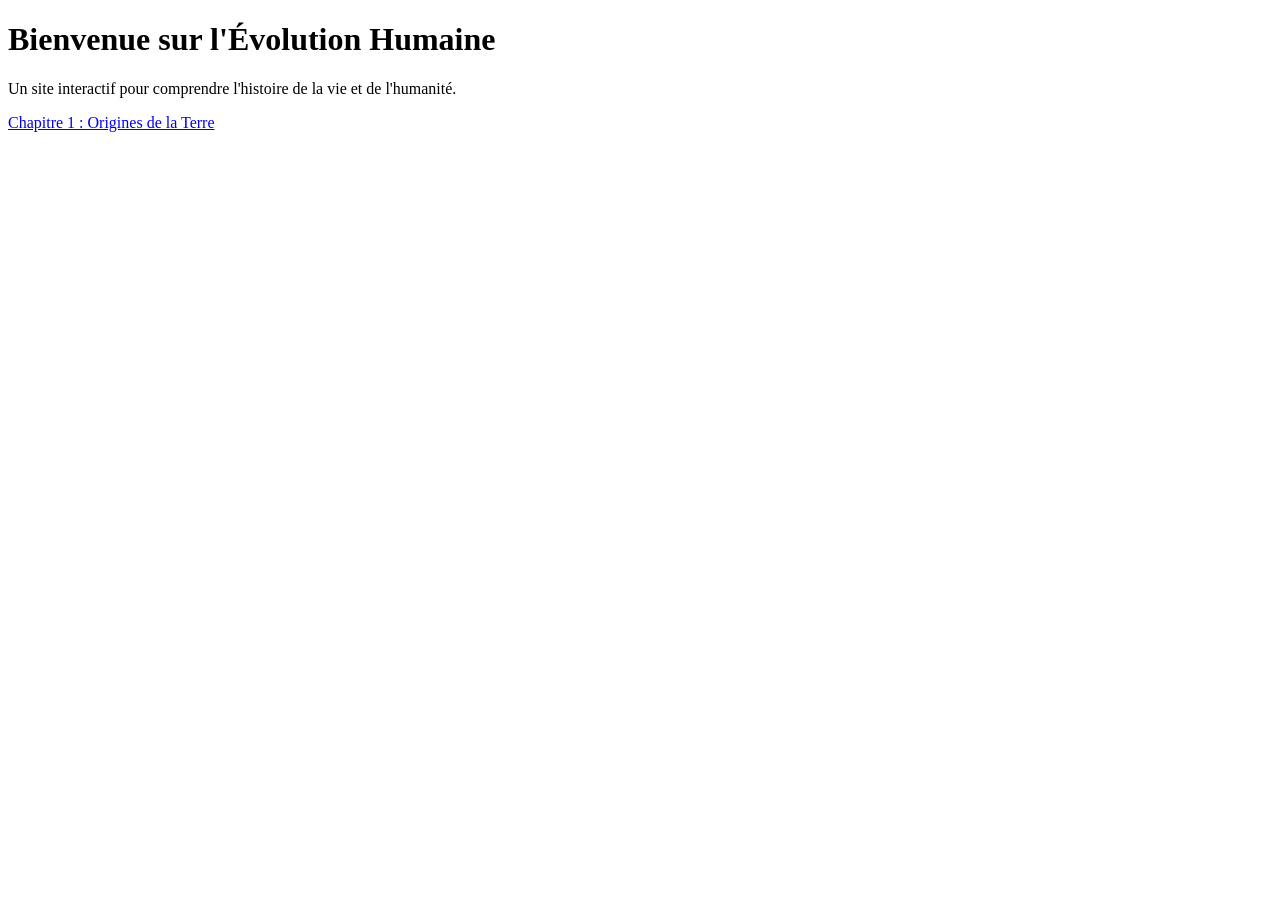
==== index.html @ 8a6171b8 "Ajout de la structure initiale" ====
<!DOCTYPE html>
<html lang="fr">
<head>
    <meta charset="UTF-8">
    <title>Évolution Humaine</title>
    <link rel="stylesheet" href="style.css">
</head>
<body>
    <h1>Bienvenue sur l'Évolution Humaine</h1>
    <p>Un site interactif pour comprendre l'histoire de la vie et de l'humanité.</p>

    <nav>
        <a href="chapters/01_origines.html">Chapitre 1 : Origines de la Terre</a>
    </nav>

    <script src="script.js"></script>
</body>
</html>
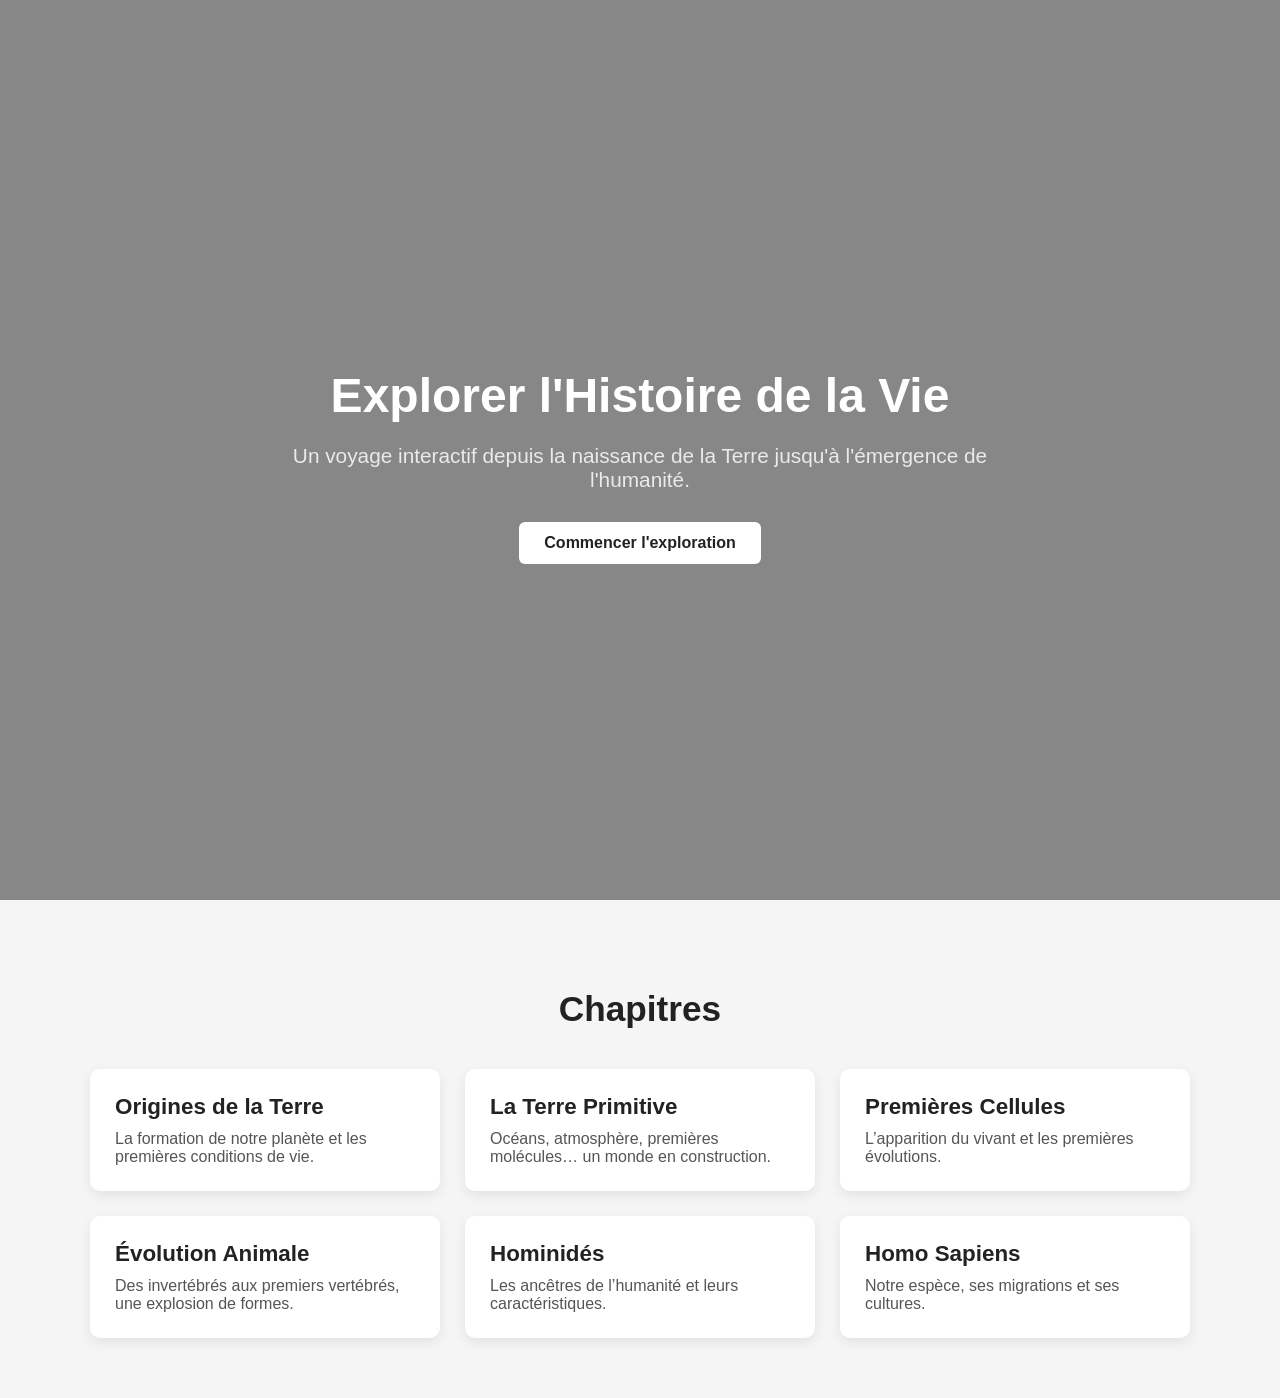
==== commit b14ea685: "Page d'acceuil" ====
--- a/index.html
+++ b/index.html
@@ -5,14 +5,56 @@
     <title>Évolution Humaine</title>
     <link rel="stylesheet" href="style.css">
 </head>
+
 <body>
-    <h1>Bienvenue sur l'Évolution Humaine</h1>
-    <p>Un site interactif pour comprendre l'histoire de la vie et de l'humanité.</p>
 
-    <nav>
-        <a href="chapters/01_origines.html">Chapitre 1 : Origines de la Terre</a>
-    </nav>
+    <!-- SECTION HERO -->
+    <header class="hero">
+        <div class="hero-content">
+            <h1>Explorer l'Histoire de la Vie</h1>
+            <p>Un voyage interactif depuis la naissance de la Terre jusqu'à l'émergence de l'humanité.</p>
+            <a href="#chapters" class="cta">Commencer l'exploration</a>
+        </div>
+    </header>
 
-    <script src="script.js"></script>
+    <!-- SECTION CHAPITRES -->
+    <section id="chapters" class="chapters">
+        <h2>Chapitres</h2>
+
+        <div class="chapter-grid">
+
+            <a href="chapters/01_origines.html" class="chapter-card">
+                <h3>Origines de la Terre</h3>
+                <p>La formation de notre planète et les premières conditions de vie.</p>
+            </a>
+
+            <a href="chapters/02_terre_primitive.html" class="chapter-card">
+                <h3>La Terre Primitive</h3>
+                <p>Océans, atmosphère, premières molécules… un monde en construction.</p>
+            </a>
+
+            <a href="chapters/03_premieres_cellules.html" class="chapter-card">
+                <h3>Premières Cellules</h3>
+                <p>L’apparition du vivant et les premières évolutions.</p>
+            </a>
+
+            <a href="chapters/04_evolution_animale.html" class="chapter-card">
+                <h3>Évolution Animale</h3>
+                <p>Des invertébrés aux premiers vertébrés, une explosion de formes.</p>
+            </a>
+
+            <a href="chapters/05_hominides.html" class="chapter-card">
+                <h3>Hominidés</h3>
+                <p>Les ancêtres de l’humanité et leurs caractéristiques.</p>
+            </a>
+
+            <a href="chapters/06_homo_sapiens.html" class="chapter-card">
+                <h3>Homo Sapiens</h3>
+                <p>Notre espèce, ses migrations et ses cultures.</p>
+            </a>
+
+        </div>
+    </section>
+
 </body>
 </html>
--- a/style.css
+++ b/style.css
@@ -0,0 +1,104 @@
+/* RESET SIMPLE */
+body {
+    margin: 0;
+    font-family: "Inter", Arial, sans-serif;
+    background: #f5f5f5;
+    color: #222;
+}
+
+/* SECTION HERO */
+.hero {
+    height: 100vh;
+    background: url('https://images.unsplash.com/photo-1441974231531-c6227db76b6e?auto=format&fit=crop&w=1600&q=80') center/cover no-repeat;
+    display: flex;
+    align-items: center;
+    justify-content: center;
+    text-align: center;
+    padding: 0 20px;
+    position: relative;
+}
+
+.hero::after {
+    content: "";
+    position: absolute;
+    inset: 0;
+    background: rgba(0,0,0,0.45);
+}
+
+.hero-content {
+    position: relative;
+    z-index: 2;
+    max-width: 700px;
+}
+
+.hero h1 {
+    font-size: 3rem;
+    color: #fff;
+    margin-bottom: 10px;
+}
+
+.hero p {
+    font-size: 1.3rem;
+    color: #eaeaea;
+    margin-bottom: 30px;
+}
+
+.cta {
+    display: inline-block;
+    padding: 12px 25px;
+    background: #ffffff;
+    color: #222;
+    border-radius: 6px;
+    text-decoration: none;
+    font-weight: bold;
+    transition: 0.3s;
+}
+
+.cta:hover {
+    background: #eaeaea;
+}
+
+/* SECTION CHAPITRES */
+.chapters {
+    padding: 60px 20px;
+    max-width: 1100px;
+    margin: auto;
+}
+
+.chapters h2 {
+    text-align: center;
+    font-size: 2.2rem;
+    margin-bottom: 40px;
+}
+
+.chapter-grid {
+    display: grid;
+    grid-template-columns: repeat(auto-fit, minmax(260px, 1fr));
+    gap: 25px;
+}
+
+.chapter-card {
+    background: white;
+    padding: 25px;
+    border-radius: 10px;
+    text-decoration: none;
+    color: #222;
+    box-shadow: 0 4px 12px rgba(0,0,0,0.08);
+    transition: 0.3s;
+}
+
+.chapter-card:hover {
+    transform: translateY(-5px);
+    box-shadow: 0 8px 20px rgba(0,0,0,0.12);
+}
+
+.chapter-card h3 {
+    margin-top: 0;
+    font-size: 1.4rem;
+    margin-bottom: 10px;
+}
+
+.chapter-card p {
+    margin: 0;
+    color: #555;
+}
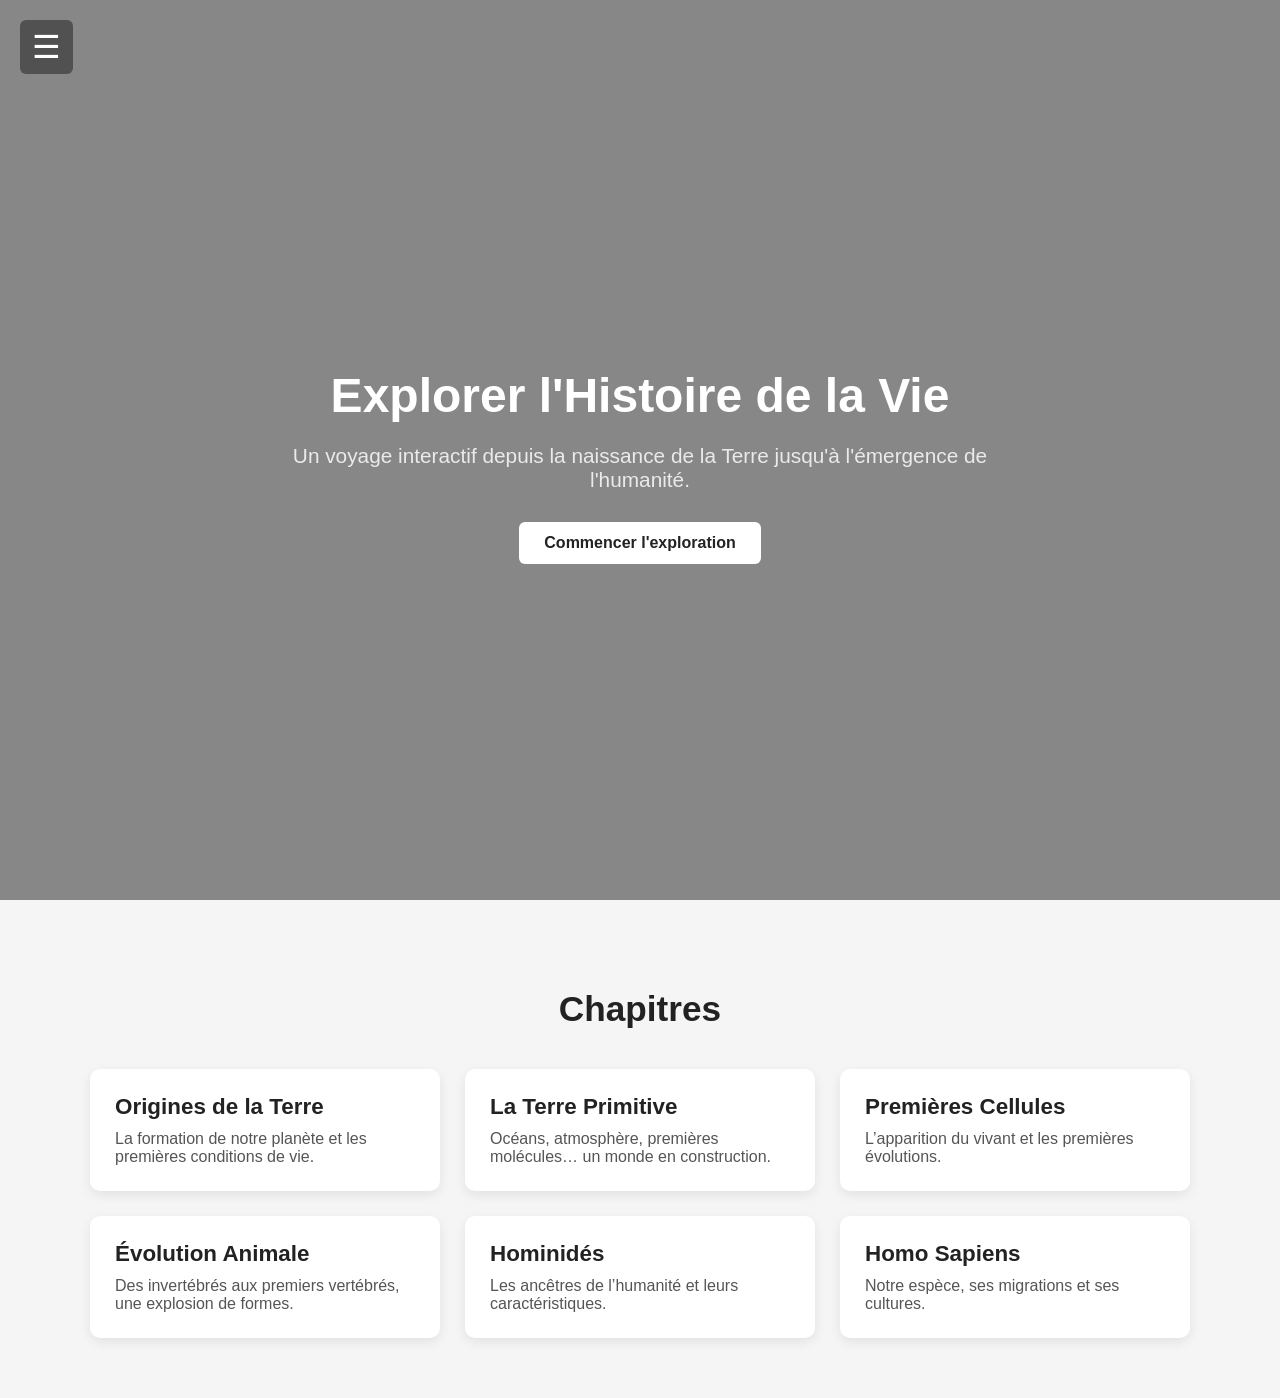
==== commit 96222371: "menu hamburger" ====
--- a/index.html
+++ b/index.html
@@ -7,6 +7,25 @@
 </head>
 
 <body>
+<!-- MENU HAMBURGER -->
+<div class="hamburger" onclick="toggleMenu()">
+    ☰
+</div>
+
+<!-- MENU LATERAL -->
+<div id="sideMenu" class="side-menu">
+
+    <div class="menu-header">
+        <input type="text" id="searchInput" placeholder="Rechercher..." oninput="searchSite()">
+    </div>
+
+    <div class="menu-links">
+        <a href="index.html">🏠 Index</a>
+        <a href="sources.html">📚 Sources</a>
+    </div>
+
+    <div id="searchResults" class="search-results"></div>
+</div>
 
     <!-- SECTION HERO -->
     <header class="hero">
--- a/style.css
+++ b/style.css
@@ -102,3 +102,74 @@
     margin: 0;
     color: #555;
 }
+/* HAMBURGER */
+.hamburger {
+    position: fixed;
+    top: 20px;
+    left: 20px;
+    font-size: 2rem;
+    cursor: pointer;
+    z-index: 1000;
+    color: white;
+    background: rgba(0,0,0,0.4);
+    padding: 8px 12px;
+    border-radius: 6px;
+}
+
+/* MENU LATERAL */
+.side-menu {
+    position: fixed;
+    top: 0;
+    left: -300px;
+    width: 260px;
+    height: 100%;
+    background: #222;
+    color: white;
+    padding: 20px;
+    transition: 0.3s;
+    z-index: 999;
+    display: flex;
+    flex-direction: column;
+}
+
+.side-menu.open {
+    left: 0;
+}
+
+.menu-header input {
+    width: 100%;
+    padding: 10px;
+    border-radius: 6px;
+    border: none;
+    margin-bottom: 20px;
+}
+
+.menu-links a {
+    display: block;
+    color: white;
+    text-decoration: none;
+    padding: 10px 0;
+    font-size: 1.1rem;
+}
+
+.menu-links a:hover {
+    color: #ddd;
+}
+
+/* RESULTATS DE RECHERCHE */
+.search-results {
+    margin-top: 20px;
+    font-size: 0.9rem;
+}
+
+.search-results div {
+    background: #333;
+    padding: 8px;
+    border-radius: 5px;
+    margin-bottom: 8px;
+    cursor: pointer;
+}
+
+.search-results div:hover {
+    background: #444;
+}
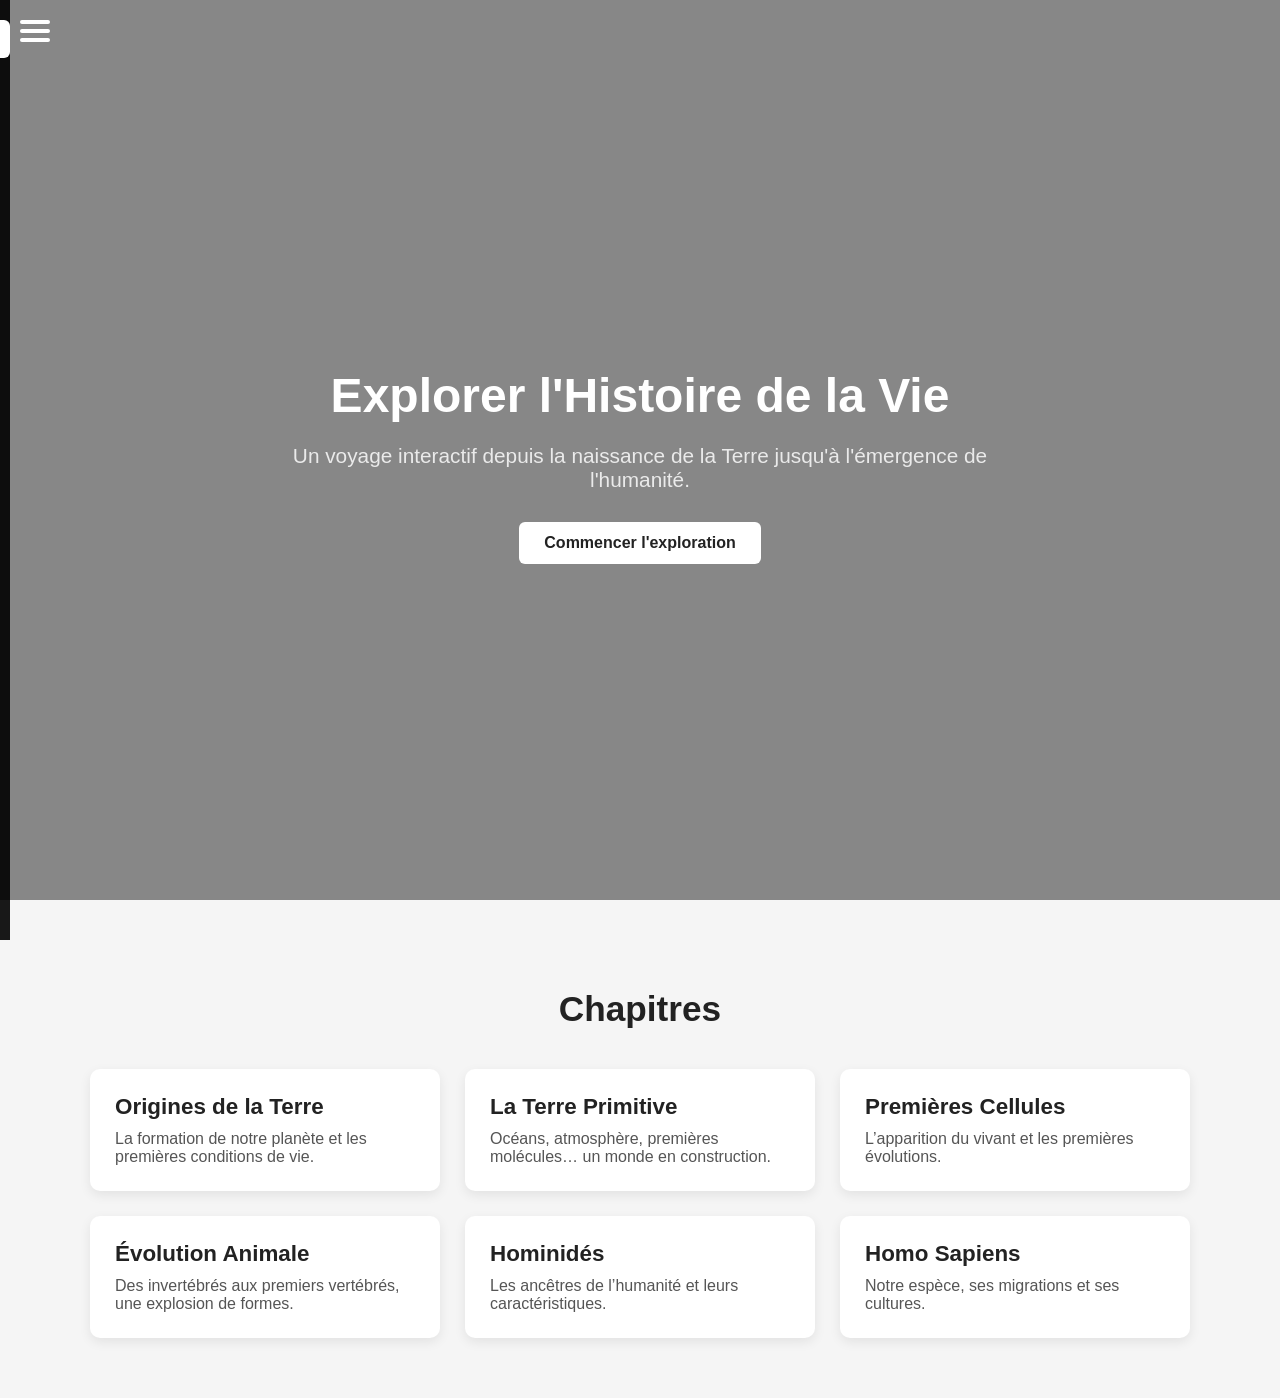
==== commit 22e94dd1: "hamburger ajustements" ====
--- a/index.html
+++ b/index.html
@@ -9,12 +9,13 @@
 <body>
 <!-- MENU HAMBURGER -->
 <div class="hamburger" onclick="toggleMenu()">
-    ☰
+    <span></span>
+    <span></span>
+    <span></span>
 </div>
 
 <!-- MENU LATERAL -->
-<div id="sideMenu" class="side-menu">
-
+<nav id="sideMenu" class="side-menu">
     <div class="menu-header">
         <input type="text" id="searchInput" placeholder="Rechercher..." oninput="searchSite()">
     </div>
@@ -25,7 +26,8 @@
     </div>
 
     <div id="searchResults" class="search-results"></div>
-</div>
+</nav>
+
 
     <!-- SECTION HERO -->
     <header class="hero">
--- a/style.css
+++ b/style.css
@@ -102,31 +102,39 @@
     margin: 0;
     color: #555;
 }
-/* HAMBURGER */
+/* HAMBURGER ICON */
 .hamburger {
     position: fixed;
     top: 20px;
     left: 20px;
-    font-size: 2rem;
+    width: 30px;
+    height: 22px;
+    display: flex;
+    flex-direction: column;
+    justify-content: space-between;
     cursor: pointer;
     z-index: 1000;
-    color: white;
-    background: rgba(0,0,0,0.4);
-    padding: 8px 12px;
-    border-radius: 6px;
+}
+
+.hamburger span {
+    display: block;
+    height: 4px;
+    background: white;
+    border-radius: 2px;
+    transition: 0.3s;
 }
 
 /* MENU LATERAL */
 .side-menu {
     position: fixed;
     top: 0;
-    left: -300px;
-    width: 260px;
+    left: -280px;
+    width: 250px;
     height: 100%;
-    background: #222;
+    background: rgba(0, 0, 0, 0.9);
     color: white;
     padding: 20px;
-    transition: 0.3s;
+    transition: left 0.3s ease;
     z-index: 999;
     display: flex;
     flex-direction: column;
@@ -136,20 +144,24 @@
     left: 0;
 }
 
+/* HEADER DU MENU */
 .menu-header input {
     width: 100%;
     padding: 10px;
     border-radius: 6px;
     border: none;
     margin-bottom: 20px;
+    font-size: 1rem;
 }
 
+/* LIENS DU MENU */
 .menu-links a {
     display: block;
     color: white;
     text-decoration: none;
     padding: 10px 0;
     font-size: 1.1rem;
+    border-bottom: 1px solid rgba(255,255,255,0.2);
 }
 
 .menu-links a:hover {
@@ -172,4 +184,4 @@
 
 .search-results div:hover {
     background: #444;
-}+}
